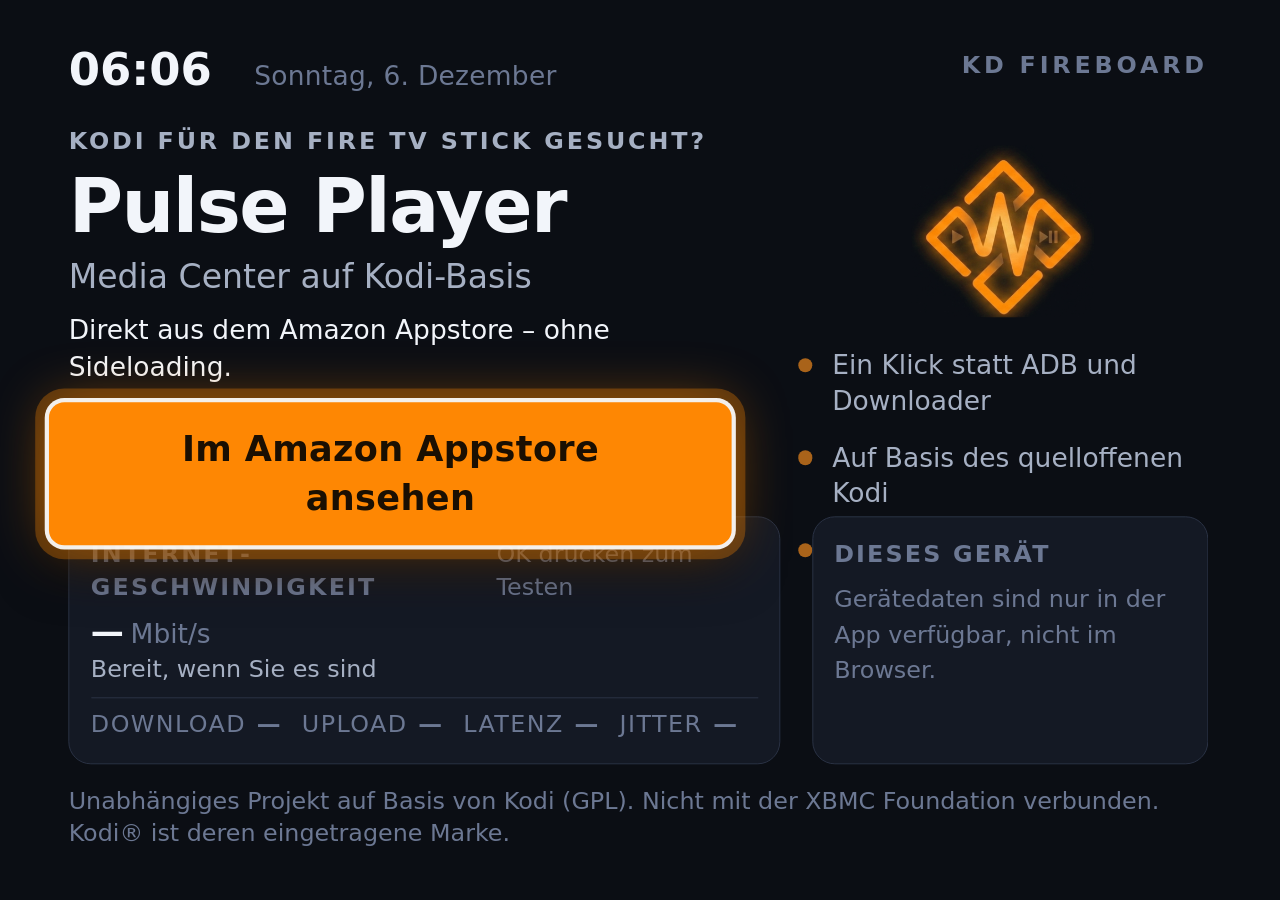
==== app/index.html @ 27b8a7ee "Add files via upload" ====
<!doctype html>
<html lang="en">
<head>
<meta charset="utf-8">
<!-- A TV WebView reports a real pixel viewport; boot.js drives all sizing from
     viewport height, so no scaling hints are wanted here. -->
<meta name="viewport" content="width=device-width,initial-scale=1,user-scalable=no">
<meta name="theme-color" content="#0B0E14">
<meta name="color-scheme" content="dark">
<!-- Fallback only. strings.js is the single source of truth for the name;
     app.js overwrites this on boot. Change it there, not here. -->
<title>KD Fireboard</title>
<link rel="manifest" href="manifest.webmanifest">

<link rel="stylesheet" href="css/tokens.css">
<link rel="stylesheet" href="css/themes.css">
<link rel="stylesheet" href="css/base.css">
<link rel="stylesheet" href="css/tv.css">

<!-- boot.js must run before anything else: it installs the on-screen error
     trap. If it loads late, a parse error anywhere else is an invisible black
     screen with no way to diagnose it from a sofa. -->
<script src="js/boot.js"></script>
</head>

<body>

  <div id="stage">

    <!-- Absolutely positioned, so it sits outside the column flow and
         cannot push the tiles around. Text is set by app.js. -->
    <div class="wordmark" id="wordmark"></div>

    <div class="clock" id="clock"></div>

    <!-- The offer. Empty and hidden unless config.json carries a `promo`
         block, so an app without one is completely unaffected. -->
    <div class="promo" id="promo" style="display:none"></div>

    <div class="tiles">
      <!-- data-focusable is what nav.js collects. Anything actionable must
           carry it, or it is unreachable by remote and Amazon will fail it. -->
      <div class="tile" id="tile-speed"  data-focusable tabindex="0"></div>
      <div class="tile" id="tile-system" data-focusable tabindex="0"></div>
    </div>

    <!-- Empty in v1. .actions:empty collapses it, so the layout reads as
         finished rather than as something with a hole in it. -->
    <div class="actions" id="actions"></div>

    <!-- Fine print sits at the foot of the stage, not inside the promo block:
         as a wrapped flex child it escaped the promo's box and rendered behind
         the tiles. -->
    <div class="promo-legal" id="promo-legal"></div>

  </div>

  <div class="toast" id="toast"></div>

  <!-- A TV has no dev tools. This is where errors go. -->
  <div id="fatal">
    <h2>Something went wrong on this screen</h2>
    <pre></pre>
    <p class="hint">Hold the Home button and reopen the app to try again.</p>
  </div>

  <script src="js/strings.js"></script>
  <script src="js/bridge.js"></script>
  <script src="js/nav.js"></script>
  <script src="js/widgets/clock.js"></script>
  <script src="js/widgets/speed.js"></script>
  <script src="js/widgets/system.js"></script>
  <script src="js/widgets/promo.js"></script>
  <script src="js/app.js"></script>
</body>
</html>
---- app/css/tokens.css ----
/* ---------------------------------------------------------------------------
   Design tokens.

   Every value here is chosen for a screen watched from ~10 feet on hardware
   that may be a $25 stick. Nothing is decorative-by-accident: if you change a
   number, read the comment first.
   --------------------------------------------------------------------------- */

:root {
  /* Surfaces.
     Not #000. Pure black bands badly on cheap LCD panels and makes the panel
     bezel edge visible as a lighter frame in a dark room. */
  --bg:        #0B0E14;
  --bg-1:      #141924;
  --bg-2:      #1C2231;
  --bg-3:      #262E3F;
  --line:      #2A3244;

  /* Ink.
     Not #FFF. Pure white halates (blooms) on bright TV panels and is fatiguing
     at 10 feet. #F2F5FA reads as white without the glare. */
  --ink-hi:    #F2F5FA;
  --ink-mid:   #A6B0C3;
  --ink-low:   #6C7893;

  --accent:     #4EA8FF;
  --accent-dim: #2B6FB5;

  /* The accent again as bare RGB channels. The focus halo needs the accent at
     22% alpha, and rgba() cannot take a hex custom property — so the channels
     have to be available separately. color-mix() would be the modern answer;
     it is Chrome 111+, far past the Fire OS 6/7 baseline. */
  --accent-rgb: 78, 168, 255;
  --on-accent:  #0B0E14;

  /* --- Call to action -----------------------------------------------------
     Sampled from the Pulse Player icon itself (#FE8703), not guessed and not
     Amazon's #FF9900 — so the button and the product's own mark are the same
     colour on screen.

     Deliberately NOT --accent. The page chrome stays cool grey-blue and this is
     the only saturated colour anywhere on it, which is what makes the button
     read as "the one thing to press" rather than as another blue element among
     blue elements. Spreading it around would destroy that. */
  --cta:      #FE8703;
  --cta-rgb:  254, 135, 3;
  --cta-dim:  #A9631A;
  /* Warm near-black rather than #000: pure black on a saturated orange looks
     harsh and cheap at 10 feet. */
  --on-cta:   #1A0F02;


  /* The focus ring. Near-white on every theme, but warmed per theme so it
     never reads as a cold sticker pasted onto a warm palette. */
  --focus-ring: rgba(255, 255, 255, .92);
  --warm:       #FFB454;
  --ok:         #4ADE80;
  --warn:       #FBBF24;
  --bad:        #F87171;

  /* Type scale.
     boot.js sets the root font-size from viewport height, so 1rem is ~32px at
     1080p, ~21px at 720p and ~64px at 4K. That clears Amazon's body-text floor
     (14sp, about 28px at 1080p) and means one layout serves every panel
     instead of three sets of media queries. */
  --t-hero: 5.00rem;
  --t-xl:   1.70rem;
  --t-lg:   1.25rem;
  --t-md:   1.00rem;
  /* Floor. Nothing smaller than this ships. 0.90rem lands at ~28.6px on
     1080p, which puts even labels and captions over Amazon's 14sp minimum,
     so no string anywhere on the screen is undersized for review. */
  --t-sm:   0.90rem;

  --w-reg:  400;
  --w-med:  500;       /* Thin weights disappear on TV. 500 is the minimum. */
  --w-semi: 600;
  --w-bold: 700;

  --s1: 0.40rem;
  --s2: 0.80rem;
  --s3: 1.20rem;
  --s4: 2.00rem;
  --s5: 3.20rem;

  --r-sm: 0.30rem;
  --r-md: 0.55rem;
  --r-lg: 0.85rem;

  /* Motion.
     140ms is the sweet spot: long enough to read as movement, short enough
     that a slow stick still feels responsive. Anything over ~200ms on a
     focus change reads as lag, not polish. */
  --dur-fast: 120ms;
  --dur:      140ms;
  --dur-slow: 260ms;
  --ease: cubic-bezier(.2, .7, .3, 1);

  /* Safe area. Amazon asks that everything sit inside the inner 90%, i.e.
     clear of the outer 5%. 5.5 rather than 5 because a viewport that rounds
     down, or a panel with slightly more overscan than nominal, eats the
     difference and puts the layout edge back into the danger zone. */
  --safe-x: 5.5vw;
  --safe-y: 5.5vh;
}
---- app/css/themes.css ----
/* ---------------------------------------------------------------------------
   Themes.

   One page, several brands. tokens.css defines the default; each block here
   overrides it for one `data-theme` value, which boot.js sets from the `?t=`
   parameter in the URL before the first paint.

   Setting it that early matters: if the theme arrived later — from config.json,
   say — the viewer would see the blue palette flash and then turn amber. The
   URL is known at load time, so there is nothing to wait for.

   A theme changes colour AND shape. Two palettes on identical geometry still
   read as the same app wearing a different coat.

   Adding a brand is a block here plus a config file. Nothing else.
   --------------------------------------------------------------------------- */


/* === aurora — cool blue on near-black. The default. ======================= */
/* Declared explicitly rather than left implicit, so the two brands are
   symmetrical and neither is "the special one". */

:root[data-theme="aurora"] {
  --bg:        #0B0E14;
  --bg-1:      #141924;
  --bg-2:      #1C2231;
  --bg-3:      #262E3F;
  --line:      #2A3244;

  --ink-hi:    #F2F5FA;
  --ink-mid:   #A6B0C3;
  --ink-low:   #6C7893;

  --accent:     #4EA8FF;
  --accent-rgb: 78, 168, 255;
  --on-accent:  #0B0E14;

  /* --- Call to action -----------------------------------------------------
     Sampled from the Pulse Player icon itself (#FE8703), not guessed and not
     Amazon's #FF9900 — so the button and the product's own mark are the same
     colour on screen.

     Deliberately NOT --accent. The page chrome stays cool grey-blue and this is
     the only saturated colour anywhere on it, which is what makes the button
     read as "the one thing to press" rather than as another blue element among
     blue elements. Spreading it around would destroy that. */
  --cta:      #FE8703;
  --cta-rgb:  254, 135, 3;
  --cta-dim:  #A9631A;
  /* Warm near-black rather than #000: pure black on a saturated orange looks
     harsh and cheap at 10 feet. */
  --on-cta:   #1A0F02;

  --accent-dim: #2B6FB5;
  --focus-ring: rgba(255, 255, 255, .92);
  --warm:       #FFB454;
  --ok:         #4ADE80;
  --warn:       #FBBF24;
  --bad:        #F87171;

  --r-sm: 0.30rem;
  --r-md: 0.55rem;
  --r-lg: 0.85rem;
}


/* === ember — warm charcoal and amber ====================================== */

:root[data-theme="ember"] {
  /* Warm near-black. Still not #000, for the same banding reason, but the
     whole neutral ramp is pushed towards red so the amber does not look
     pasted onto a cold background. */
  --bg:        #12100D;
  --bg-1:      #1C1815;
  --bg-2:      #262019;
  --bg-3:      #332B22;
  --line:      #3A3128;

  --ink-hi:    #F7F3EC;
  --ink-mid:   #C4B8A8;
  --ink-low:   #8C8175;

  --accent:     #FF9F45;
  --accent-rgb: 255, 159, 69;
  --on-accent:  #12100D;

  /* Same CTA colour as aurora: Pulse Player has one brand orange, whichever
     app shows the offer. */
  --cta:      #FE8703;
  --cta-rgb:  254, 135, 3;
  --cta-dim:  #A9631A;
  --on-cta:   #1A0F02;
  --accent-dim: #B36F2E;
  /* Warm white, not pure white: on the ember palette #FFF reads as a cold
     cut-out sitting on top of the design. */
  --focus-ring: rgba(247, 243, 236, .94);

  /* The upload gauge uses --warm and the download gauge uses --accent. In a
     warm palette those two would be nearly the same colour, so separate them
     by LIGHTNESS instead of hue — which also survives a washed-out panel and
     colour-blind viewers, where a hue shift would not. */
  --warm:       #FFD9A0;

  --ok:         #7BC96F;
  --warn:       #FFC857;
  --bad:        #F2726F;

  /* Tighter corners than aurora. Part of what makes it a different app rather
     than a recolour. */
  --r-sm: 0.20rem;
  --r-md: 0.38rem;
  --r-lg: 0.55rem;
}
---- app/css/base.css ----
/* Reset + page frame. Deliberately small. */

*, *::before, *::after { box-sizing: border-box; }

html, body {
  margin: 0;
  padding: 0;
  height: 100%;
  overflow: hidden;              /* A TV never scrolls the document. */
  background: var(--bg);
  color: var(--ink-hi);
  font-family: "Inter", "Roboto", "Amazon Ember", system-ui, -apple-system, sans-serif;
  font-weight: var(--w-med);
  font-size: var(--t-md);
  line-height: 1.4;
  -webkit-font-smoothing: antialiased;
  -webkit-tap-highlight-color: transparent;
  text-rendering: optimizeLegibility;
}

/* No text selection, no drag, no long-press menus. This is a remote, not a mouse. */
body {
  -webkit-user-select: none;
  user-select: none;
  -webkit-touch-callout: none;
  cursor: none;                  /* Fire TV has no pointer. Hide the stray cursor. */
}

img { max-width: 100%; -webkit-user-drag: none; }
button { font: inherit; color: inherit; background: none; border: 0; }

::-webkit-scrollbar { width: 0; height: 0; display: none; }

h1, h2, h3, p { margin: 0; }

/* --- Boot / fatal error -----------------------------------------------------
   A TV has no dev tools. If the page throws, the only place the message can go
   is the screen — otherwise you get a black rectangle and no way to tell why. */

#fatal {
  position: fixed;
  top: 0; right: 0; bottom: 0; left: 0;
  display: none;
  padding: var(--safe-y) var(--safe-x);
  background: var(--bg);
  z-index: 9999;
  overflow: auto;
}
#fatal.on { display: block; }
#fatal h2 {
  font-size: var(--t-xl);
  font-weight: var(--w-semi);
  color: var(--bad);
  margin-bottom: var(--s3);
}
#fatal pre {
  font-family: "SF Mono", "Consolas", monospace;
  font-size: var(--t-sm);
  color: var(--ink-mid);
  white-space: pre-wrap;
  word-break: break-word;
  background: var(--bg-1);
  border: 1px solid var(--line);
  border-radius: var(--r-md);
  padding: var(--s3);
  margin-bottom: var(--s3);
}
#fatal .hint { color: var(--ink-low); font-size: var(--t-sm); }

/* --- Utility ---------------------------------------------------------------- */

.dim  { color: var(--ink-mid); }
.dimmer { color: var(--ink-low); }
.num  { font-variant-numeric: tabular-nums; font-feature-settings: "tnum" 1; }
.hidden { display: none !important; }
---- app/css/tv.css ----
/* ---------------------------------------------------------------------------
   Layout + widgets.

   Baseline is Chromium ~59 (the Fire OS 6/7 WebView). That rules out:
     flex `gap`, `clamp()`, `inset`, `:is()`, `aspect-ratio`, `backdrop-filter`.
   Grid is fine (Chrome 57) but must use `grid-gap`, not the `gap` shorthand.
   --------------------------------------------------------------------------- */

#stage {
  position: absolute;
  top: 0; right: 0; bottom: 0; left: 0;
  padding: var(--safe-y) var(--safe-x);
  display: -webkit-flex;
  display: flex;
  -webkit-flex-direction: column;
  flex-direction: column;
  opacity: 0;
  transition: opacity var(--dur-slow) var(--ease);
  /* Burn-in drift is applied here by clock.js via translate(). */
  will-change: transform, opacity;
}
#stage.ready { opacity: 1; }

/* ========================================================= WORDMARK ====== */
/* Top-right, quiet. It balances the clock in the opposite corner and makes
   the screen read as a product rather than a loose widget, without
   competing with the thing people actually came to look at. */

.wordmark {
  position: absolute;
  top: var(--safe-y);
  right: var(--safe-x);
  font-size: var(--t-sm);
  font-weight: var(--w-semi);
  letter-spacing: .16em;
  text-transform: uppercase;
  color: var(--ink-low);
  white-space: nowrap;
}

/* ============================================================ CLOCK ======= */

.clock {
  -webkit-flex: 0 0 auto;
  flex: 0 0 auto;
  margin-bottom: var(--s5);
}

.clock-time {
  font-size: var(--t-hero);
  font-weight: var(--w-semi);
  line-height: .92;
  letter-spacing: -0.02em;
  color: var(--ink-hi);
  /* Tabular figures. Without this the whole line twitches sideways every time
     a 1 replaces a 0, which is maddening on a screen you only glance at. */
  font-variant-numeric: tabular-nums;
  font-feature-settings: "tnum" 1;
}

.clock-secs {
  font-size: var(--t-lg);
  font-weight: var(--w-med);
  color: var(--ink-low);
  /* Set in em of the SECONDS size, and generous: without real separation the
     eye reads "7:31" + "59" as the single number 73159. */
  margin-left: .5em;
  letter-spacing: 0;
  font-variant-numeric: tabular-nums;
}

.clock-meridiem {
  font-size: var(--t-lg);
  font-weight: var(--w-semi);
  color: var(--ink-mid);
  margin-left: .6em;
  letter-spacing: .04em;
}
.clock-meridiem:empty { margin-left: 0; }   /* 24-hour locales: no dangling gap */

.clock-date {
  font-size: var(--t-lg);
  font-weight: var(--w-med);
  color: var(--ink-mid);
  margin-top: var(--s3);
  letter-spacing: .01em;
}

/* ============================================================= TILES ====== */

.tiles {
  -webkit-flex: 1 1 auto;
  flex: 1 1 auto;
  display: grid;
  grid-template-columns: 1.35fr 1fr;
  grid-gap: var(--s4);
  align-content: end;
  min-height: 0;
}

.tile {
  position: relative;                /* so focus scale() paints above siblings */
  background: var(--bg-1);
  border: 1px solid var(--line);
  border-radius: var(--r-lg);
  padding: var(--s4);
  display: -webkit-flex;
  display: flex;
  -webkit-flex-direction: column;
  flex-direction: column;
  transition:
    -webkit-transform var(--dur) var(--ease),
    transform var(--dur) var(--ease),
    background-color var(--dur) var(--ease),
    border-color var(--dur) var(--ease),
    box-shadow var(--dur) var(--ease);
}

.tile-head {
  display: -webkit-flex;
  display: flex;
  -webkit-align-items: baseline;
  align-items: baseline;
  margin-bottom: var(--s3);
}
.tile-title {
  font-size: var(--t-sm);
  font-weight: var(--w-semi);
  letter-spacing: .09em;
  text-transform: uppercase;
  color: var(--ink-low);
}
.tile-hint {
  margin-left: auto;
  font-size: var(--t-sm);
  color: var(--ink-low);
}

/* --- Focus -----------------------------------------------------------------
   The most important rule in this file. On a TV there is no pointer, so the
   focus ring is the only thing telling the viewer where they are. Scale +
   ring + lift, never colour alone: colour fails on a washed-out panel, in a
   bright room, and for a colour-blind viewer, often all at once. */

[data-focusable] { outline: none; }

/* `.nav-focus` is set by nav.js and is the one that actually matters.
   CSS :focus stops matching the moment the WebView loses window-level focus —
   a system dialog, a launcher overlay, or simply the shell forgetting to call
   requestFocus() — and the highlight silently disappears, leaving a screen
   that looks frozen. The class survives all of that. :focus is kept alongside
   it only so the page still behaves in a desktop browser. */
[data-focusable]:focus,
[data-focusable].nav-focus {
  background: var(--bg-2);
  border-color: rgba(var(--accent-rgb), .30);
  -webkit-transform: scale(1.05);
  transform: scale(1.05);
  box-shadow:
    0 0 0 4px  var(--focus-ring),
    0 0 0 12px rgba(var(--accent-rgb), .22),
    0 18px 44px rgba(0, 0, 0, .55);
  z-index: 2;
}
[data-focusable]:focus .tile-title,
[data-focusable].nav-focus .tile-title { color: var(--ink-mid); }

/* Momentary pressed state. Amazon asks for a visible selected state on OK,
   distinct from the focus state. */
[data-focusable].pressed {
  -webkit-transform: scale(0.99);
  transform: scale(0.99);
  transition-duration: 60ms;
}

/* ======================================================== SPEED TEST ====== */

.speed-body {
  -webkit-flex: 1 1 auto;
  flex: 1 1 auto;
  display: -webkit-flex;
  display: flex;
  -webkit-align-items: center;
  align-items: center;
}

.gauge { -webkit-flex: 0 0 auto; flex: 0 0 auto; margin-right: var(--s4); }
.gauge svg { display: block; width: 7.4rem; height: 7.4rem; }
.gauge-track { stroke: var(--bg-3); }
.gauge-fill  { stroke: var(--accent); transition: stroke-dashoffset 260ms linear, stroke 260ms linear; }
.gauge.up .gauge-fill { stroke: var(--warm); }

.speed-readout { -webkit-flex: 1 1 auto; flex: 1 1 auto; min-width: 0; }

.speed-value {
  font-size: 2.6rem;
  font-weight: var(--w-semi);
  line-height: 1;
  color: var(--ink-hi);
  font-variant-numeric: tabular-nums;
}
.speed-value .unit {
  font-size: var(--t-lg);
  font-weight: var(--w-med);
  color: var(--ink-low);
  margin-left: .25em;
}
.speed-stage {
  font-size: var(--t-md);
  color: var(--ink-mid);
  margin-top: var(--s2);
  min-height: 1.4em;
}
.speed-detail {
  font-size: var(--t-sm);
  color: var(--ink-low);
  margin-top: var(--s1);
  min-height: 1.4em;
}
.speed-detail.error { color: var(--bad); }

.speed-metrics {
  display: -webkit-flex;
  display: flex;
  margin-top: var(--s3);
  padding-top: var(--s3);
  border-top: 1px solid var(--line);
}
.metric { -webkit-flex: 1 1 0; flex: 1 1 0; }
.metric-label {
  font-size: var(--t-sm);
  color: var(--ink-low);
  letter-spacing: .06em;
  text-transform: uppercase;
}
.metric-value {
  font-size: var(--t-lg);
  font-weight: var(--w-semi);
  color: var(--ink-hi);
  font-variant-numeric: tabular-nums;
  margin-top: .1em;
}
.metric-value.pending { color: var(--ink-low); }

/* =========================================================== SYSTEM ======= */

.sys-row {
  display: -webkit-flex;
  display: flex;
  -webkit-align-items: baseline;
  align-items: baseline;
  margin-bottom: var(--s3);
}
.sys-row:last-child { margin-bottom: 0; }
/* 5.5rem, not more. The label column steals width from the value, and the
   longest real string here ("412 MB free of 1.5 GB") wraps to two lines the
   moment the column passes about 6rem — which then overflows the tile. */
.sys-label { font-size: var(--t-sm); color: var(--ink-low); -webkit-flex: 0 0 5.5rem; flex: 0 0 5.5rem; }
.sys-value {
  font-size: var(--t-md);
  color: var(--ink-hi);
  font-variant-numeric: tabular-nums;
  -webkit-flex: 1 1 auto;
  flex: 1 1 auto;
  min-width: 0;              /* let it shrink rather than push the row wider */
}

.bar {
  height: .48rem;
  border-radius: 999px;
  background: var(--bg-3);
  overflow: hidden;
  margin-top: var(--s2);
}
.bar-fill {
  height: 100%;
  border-radius: 999px;
  background: var(--accent);
  width: 0;
  transition: width var(--dur-slow) var(--ease), background-color var(--dur) var(--ease);
}
.bar-fill.warn { background: var(--warn); }
.bar-fill.bad  { background: var(--bad); }

.sys-unavailable {
  font-size: var(--t-sm);
  color: var(--ink-low);
  line-height: 1.5;
}

/* ========================================================== BUTTONS ======= */
/* Empty in v1. These rules exist now so that adding a button later is a pure
   data change to config.json, with no CSS to write at that point. */

.actions {
  -webkit-flex: 0 0 auto;
  flex: 0 0 auto;
  display: -webkit-flex;
  display: flex;
  margin-top: var(--s4);
}
.actions:empty { display: none; }   /* v1: collapses cleanly, leaves no ghost gap */

.action {
  background: var(--bg-1);
  border: 1px solid var(--line);
  border-radius: var(--r-md);
  padding: var(--s3) var(--s4);
  margin-right: var(--s3);
  text-align: left;
  display: -webkit-flex;
  display: flex;
  -webkit-align-items: center;
  align-items: center;
  position: relative;
  transition:
    -webkit-transform var(--dur) var(--ease),
    transform var(--dur) var(--ease),
    background-color var(--dur) var(--ease),
    box-shadow var(--dur) var(--ease);
}
.action-icon { width: 2rem; height: 2rem; margin-right: var(--s3); -webkit-flex: 0 0 auto; flex: 0 0 auto; }
.action-label { font-size: var(--t-md); font-weight: var(--w-semi); color: var(--ink-hi); }
.action-sub { font-size: var(--t-sm); color: var(--ink-low); margin-top: .1em; }

/* =========================================================== TOAST ======== */

.toast {
  position: absolute;
  left: var(--safe-x);
  bottom: var(--safe-y);
  max-width: 34rem;
  background: var(--bg-2);
  border: 1px solid var(--line);
  border-radius: var(--r-md);
  padding: var(--s3) var(--s4);
  font-size: var(--t-md);
  color: var(--ink-hi);
  box-shadow: 0 18px 44px rgba(0, 0, 0, .6);
  opacity: 0;
  -webkit-transform: translateY(.6rem);
  transform: translateY(.6rem);
  transition: opacity var(--dur) var(--ease), -webkit-transform var(--dur) var(--ease), transform var(--dur) var(--ease);
  pointer-events: none;
}
.toast.on { opacity: 1; -webkit-transform: none; transform: none; }

/* ============================================== Not a television ========== */
/* The site is publicly reachable, so somebody will eventually open it on a
   phone. This is the only real breakpoint in the file and it exists purely so
   that visit does not look broken. No Fire TV is anywhere near these
   dimensions (720p is the floor), so none of it can reach the real target. */

@media (max-width: 900px), (max-height: 560px) {
  html, body { overflow: auto; cursor: auto; }

  #stage { position: static; min-height: 100%; }

  .wordmark {
    position: static;
    display: block;
    text-align: right;
    margin-bottom: var(--s3);
  }

  .clock { margin-bottom: var(--s4); }
  .clock-time { font-size: 3rem; }

  .tiles { grid-template-columns: 1fr; align-content: start; }

  /* Gauge beside readout needs roughly 30rem to breathe; below that the text
     column collapses to two words per line. Stack it. */
  .speed-body { display: block; }
  .gauge { margin-right: 0; margin-bottom: var(--s3); }

  /* Four metrics side by side become four unreadable slivers well before this
     width; stack them instead. */
  .speed-metrics { display: block; }
  .metric { margin-bottom: var(--s2); }

  .actions { display: block; }
  .action { margin-right: 0; margin-bottom: var(--s2); }
}

/* =========================================== 720p / low-memory trims ====== */
/* A 720p stick is also the slowest hardware in the fleet. Drop the expensive
   multi-layer shadows there rather than dropping frames. */
@media (max-height: 760px) {
  [data-focusable]:focus,
  [data-focusable].nav-focus { box-shadow: 0 0 0 4px var(--focus-ring), 0 0 0 10px rgba(var(--accent-rgb), .22); }
  .toast { box-shadow: none; }
}



/* ==========================================================================
   PROMO LAYOUT
   Active only when config.json contains a `promo` block; app.js puts
   `.has-promo` on #stage. Without it the page keeps its original layout, so an
   app with no promo is untouched by any of this.

   The trade: the clock and the speed test are what make somebody keep the app
   installed, but they are not what this screen is FOR. They shrink to a header
   and a footer, and the offer takes the middle.

   The hard constraint is VERTICAL. A 16:9 screen at 720p leaves roughly 640px
   inside the safe area, and that has to hold a header, an offer, a footer and
   a legal line. Every size below is chosen against that budget — if you make
   something bigger here, take the room from somewhere else, or the call to
   action slides off the bottom of the screen where nobody will ever press it.
   ========================================================================== */

/* --- clock becomes a header line ---------------------------------------- */

.has-promo .clock {
  display: -webkit-flex;
  display: flex;
  -webkit-align-items: baseline;
  align-items: baseline;
  margin-bottom: var(--s3);
}
.has-promo .clock-time     { font-size: var(--t-xl); letter-spacing: 0; }
.has-promo .clock-secs     { display: none; }   /* ticking seconds are noise up here */
.has-promo .clock-meridiem { font-size: var(--t-md); margin-left: .4em; }
.has-promo .clock-date {
  font-size: var(--t-md);
  margin-top: 0;
  margin-left: var(--s3);
  color: var(--ink-low);
}

/* --- the offer ----------------------------------------------------------- */

.promo {
  -webkit-flex: 1 1 auto;
  flex: 1 1 auto;
  display: -webkit-flex;
  display: flex;
  -webkit-flex-wrap: wrap;
  flex-wrap: wrap;
  -webkit-align-items: center;
  align-items: center;
  min-height: 0;          /* so it can give room back rather than overflow */
}

.promo-main { -webkit-flex: 1 1 0; flex: 1 1 0; min-width: 0; }

.promo-eyebrow {
  font-size: var(--t-sm);
  font-weight: var(--w-semi);
  letter-spacing: .12em;
  text-transform: uppercase;
  color: var(--ink-mid);
  margin-bottom: var(--s1);
}

.promo-title {
  font-size: 2.8rem;
  font-weight: var(--w-bold);
  line-height: 1;
  letter-spacing: -0.02em;
  color: var(--ink-hi);
}

.promo-subtitle {
  font-size: var(--t-lg);
  font-weight: var(--w-med);
  color: var(--ink-mid);
  margin-top: var(--s1);
}

.promo-lead {
  font-size: var(--t-md);
  color: var(--ink-hi);
  line-height: 1.4;
  margin-top: var(--s1);
  max-width: 30rem;
}

/* --- the one action ------------------------------------------------------ */

.promo-cta {
  display: inline-block;
  /* s2 not s3: the promo column lands within a few pixels of its vertical
     budget, and this margin is the cheapest place to buy slack without making
     any text smaller. */
  margin-top: var(--s2);
  padding: var(--s2) var(--s4);
  font-size: var(--t-lg);
  font-weight: var(--w-bold);
  letter-spacing: .01em;
  color: var(--on-cta);
  background: var(--cta);
  border: 0;
  border-radius: var(--r-md);
  position: relative;
  /* A resting bloom, echoing the glow in the Pulse Player mark. Present even
     unfocused, so the button reads as lit rather than flat — and so the eye
     lands on it before anything else on the screen. */
  box-shadow: 0 6px 26px rgba(var(--cta-rgb), .26);
  transition:
    -webkit-transform var(--dur) var(--ease),
    transform var(--dur) var(--ease),
    box-shadow var(--dur) var(--ease);
}

/* The generic focus rule repaints a focused element with the surface colour,
   which would erase the button's fill and leave a grey rectangle. Restate the
   fill so the button grows and gains a ring WITHOUT stopping looking like a
   button. Declared after that rule, so equal specificity resolves here. */
.promo-cta:focus,
.promo-cta.nav-focus {
  background: var(--cta);
  border-color: transparent;
  -webkit-transform: scale(1.06);
  transform: scale(1.06);
  box-shadow:
    0 0 0 4px  var(--focus-ring),
    0 0 0 13px rgba(var(--cta-rgb), .30),
    0 0 52px  rgba(var(--cta-rgb), .45),
    0 20px 48px rgba(0, 0, 0, .6);
}

.promo-note {
  font-size: var(--t-sm);
  color: var(--ink-mid);
  margin-top: var(--s1);
}
/* Says what pressing OK actually does. One small line, and it removes the
   hesitation of not knowing where a button on a shared TV will take you. */
.promo-opens {
  font-size: var(--t-sm);
  color: var(--ink-low);
  margin-top: .2em;
}

/* --- second column: artwork and benefits --------------------------------- */

.promo-side {
  -webkit-flex: 0 0 36%;
  flex: 0 0 36%;
  margin-left: var(--s5);
  min-width: 0;
}

.promo-art { margin-bottom: var(--s2); text-align: center; }
.promo-art img {
  max-width: 100%;
  /* 6.5rem, not larger. The right column has to hold the mark AND three
     benefit lines inside the same height the left column gets, and the mark is
     the part that can shrink without losing meaning. */
  max-height: 6.5rem;
  /* No border or radius: the artwork is a glowing mark on transparency, and a
     frame around a glow looks like a mistake. */
}
/* Only reached when a configured image fails to load. A play glyph beats a
   broken-image icon, and beats a hole in the layout that reads as breakage. */
.promo-art.fallback {
  min-height: 7rem;
  border: 2px solid var(--line);
  border-radius: var(--r-lg);
  background: var(--bg-1);
  display: -webkit-flex;
  display: flex;
  -webkit-align-items: center;
  align-items: center;
  -webkit-justify-content: center;
  justify-content: center;
}
.promo-art.fallback::after {
  content: '';
  width: 0; height: 0;
  border-left: 2rem solid var(--accent);
  border-top: 1.25rem solid transparent;
  border-bottom: 1.25rem solid transparent;
  margin-left: .4rem;
}

.promo-bullets { list-style: none; margin: 0; padding: 0; }
.promo-bullets li {
  display: -webkit-flex;
  display: flex;
  -webkit-align-items: flex-start;
  align-items: flex-start;
  font-size: var(--t-md);
  color: var(--ink-mid);
  line-height: 1.35;
  margin-bottom: var(--s2);
}
.promo-bullets li:last-child { margin-bottom: 0; }
.promo-tick {
  -webkit-flex: 0 0 auto;
  flex: 0 0 auto;
  width: .55em;
  height: .55em;
  border-radius: 999px;
  background: var(--cta-dim);
  margin-right: .75em;
  margin-top: .4em;
}

/* Full width, below both columns. Fine print, but at the same --t-sm floor as
   everything else: a disclaimer nobody can read from the sofa is not one. */
.promo-legal {
  -webkit-flex: 0 0 auto;
  flex: 0 0 auto;
  font-size: var(--t-sm);
  color: var(--ink-low);
  line-height: 1.35;
  margin-top: var(--s2);
}
.promo-legal:empty { display: none; }

/* --- speed and device shrink into a footer ------------------------------- */

.has-promo .tiles {
  -webkit-flex: 0 0 auto;
  flex: 0 0 auto;
  grid-template-columns: 1.25fr 1fr;
  grid-gap: var(--s3);
  align-content: start;
  margin-top: var(--s2);
}
.has-promo .tile { padding: var(--s2); }
.has-promo .tile-head { margin-bottom: var(--s1); }

/* The gauge is the first thing to go: it is 4rem of height for information the
   number beside it already gives. */
.has-promo .gauge { display: none; }
.has-promo .speed-value { font-size: var(--t-lg); }
.has-promo .speed-value .unit { font-size: var(--t-md); }

/* min-height comes off so these collapse when empty instead of holding open a
   gap the footer cannot spare. Errors still appear — they simply do not
   reserve space while nothing is wrong. */
.has-promo .speed-stage,
.has-promo .speed-detail { font-size: var(--t-sm); min-height: 0; margin-top: .2em; }
/* Every pixel taken off the footer is a pixel the offer gets back: the promo
   is the flexible item, so the two trade directly. */
.has-promo .speed-metrics { margin-top: var(--s1); padding-top: var(--s1); }
/* Label and value share a line instead of stacking. Four stacked metrics cost
   about 40px of a footer that has none to give, and read no better. */
.has-promo .metric {
  display: -webkit-flex;
  display: flex;
  -webkit-align-items: baseline;
  align-items: baseline;
}
.has-promo .metric { padding-right: var(--s2); }
.has-promo .metric-label { margin-right: .45em; }
.has-promo .metric-value { font-size: var(--t-sm); margin-top: 0; }

/* The idle blurb is two lines explaining that the test uses real data — worth
   saying when the speed test is the point of the screen, not when it is a
   footer. Errors are exempt: those must never be silently hidden. */
.has-promo .speed-detail { display: none; }
.has-promo .speed-detail.error { display: block; }

.has-promo .sys-row--secondary { display: none; }
.has-promo .sys-row { margin-bottom: var(--s1); }
.has-promo .sys-value { font-size: var(--t-sm); }
.has-promo .bar { height: .34rem; }

/* --- not a television ---------------------------------------------------- */
@media (max-width: 900px), (max-height: 560px) {
  .promo { display: block; }
  .promo-side { margin-left: 0; margin-top: var(--s3); }
  .promo-title { font-size: 2.1rem; }
  .promo-cta { display: block; text-align: center; }
}
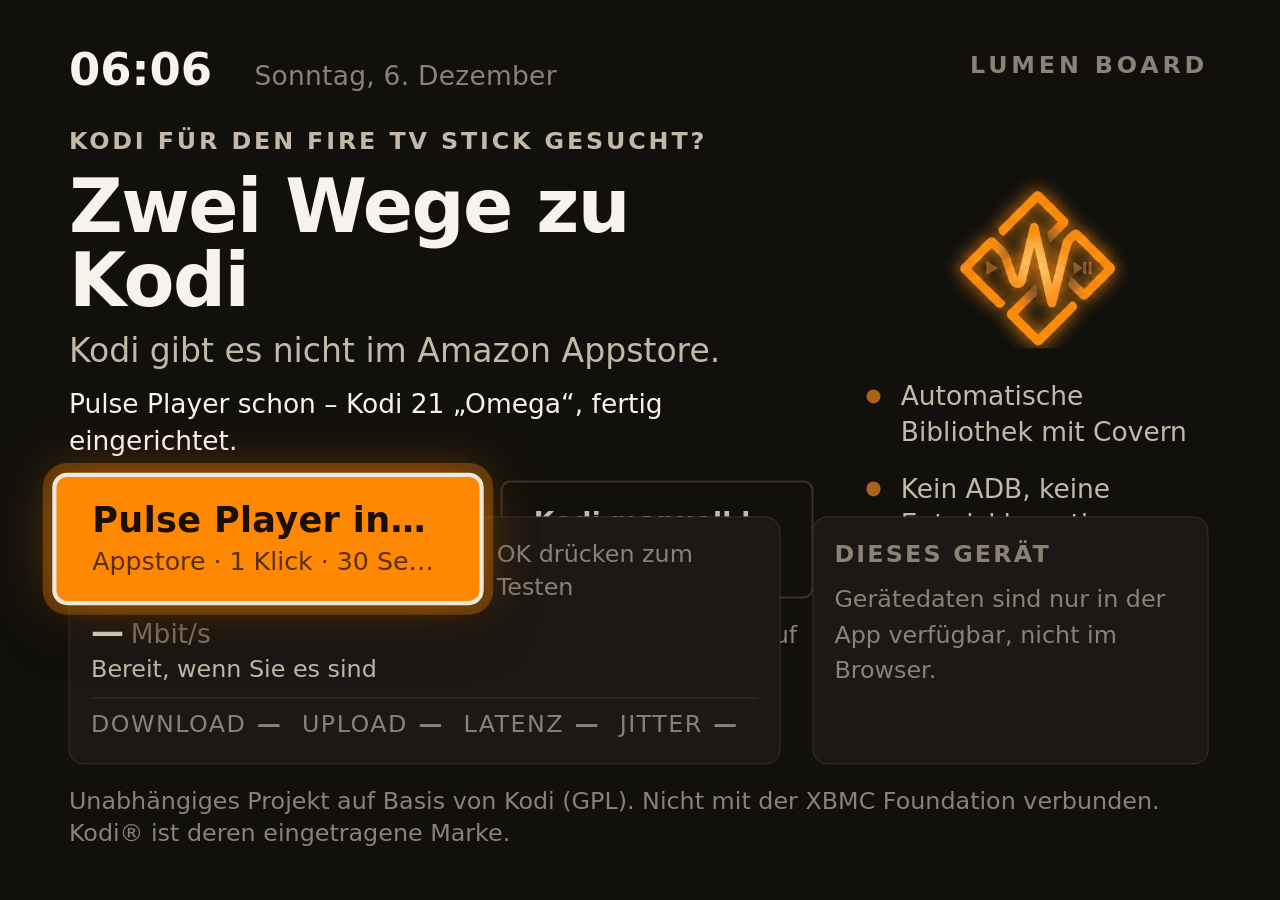
==== commit 0101ee82: "Add files via upload" ====
--- a/app/index.html
+++ b/app/index.html
@@ -37,6 +37,11 @@
          block, so an app without one is completely unaffected. -->
     <div class="promo" id="promo" style="display:none"></div>
 
+    <!-- The manual route. A second screen, not a panel: it takes the whole
+         stage when open. Filled in by promo.js the first time it is asked for,
+         so an app whose config has no `guide` never pays for it. -->
+    <div class="guide" id="guide" style="display:none"></div>
+
     <div class="tiles">
       <!-- data-focusable is what nav.js collects. Anything actionable must
            carry it, or it is unreachable by remote and Amazon will fail it. -->
--- a/app/css/tv.css
+++ b/app/css/tv.css
@@ -477,31 +477,113 @@
   max-width: 30rem;
 }
 
-/* --- the one action ------------------------------------------------------ */
-
-.promo-cta {
-  display: inline-block;
+/* --- the two actions -----------------------------------------------------
+   One row, two buttons, deliberately unequal. See the long note at the top of
+   promo.js for why there are two at all.
+
+   They are flex items rather than content-sized inline-blocks on purpose: the
+   labels are translatable, and a German string that is fine at 1080p can be
+   four characters too wide at 720p. Content sizing would silently wrap the row
+   and push the buttons off the bottom of a screen nobody can scroll. Sharing
+   the row proportionally cannot overflow, whatever the copy says.
+
+   The 1.35/1 split is the hierarchy in geometry: the primary is a third wider
+   before colour is involved at all, so it still reads as the main action on a
+   washed-out panel or for a colour-blind viewer. */
+
+.promo-actions {
+  display: -webkit-flex;
+  display: flex;
+  -webkit-align-items: stretch;
+  align-items: stretch;   /* equal heights whatever the sublabels say */
   /* s2 not s3: the promo column lands within a few pixels of its vertical
      budget, and this margin is the cheapest place to buy slack without making
      any text smaller. */
   margin-top: var(--s2);
+}
+/* With nothing to sit beside, the primary goes back to being sized by its own
+   label rather than stretching across the whole column. A lone button as wide
+   as the paragraph above it reads as a banner, not as something to press. */
+.promo-actions.single { display: block; }
+
+.promo-cta,
+.promo-alt {
+  -webkit-flex: 1.35 1 0;
+  flex: 1.35 1 0;
+  min-width: 0;           /* required, or a long label refuses to shrink */
+  display: block;
+  text-align: center;
+  padding: var(--s2) var(--s3);
+  border-radius: var(--r-md);
+  position: relative;
+  transition:
+    -webkit-transform var(--dur) var(--ease),
+    transform var(--dur) var(--ease),
+    background-color var(--dur) var(--ease),
+    border-color var(--dur) var(--ease),
+    box-shadow var(--dur) var(--ease);
+}
+.promo-actions.single .promo-cta {
+  display: inline-block;
   padding: var(--s2) var(--s4);
-  font-size: var(--t-lg);
-  font-weight: var(--w-bold);
-  letter-spacing: .01em;
+}
+
+.promo-cta {
   color: var(--on-cta);
   background: var(--cta);
-  border: 0;
-  border-radius: var(--r-md);
-  position: relative;
+  border: 2px solid var(--cta);
   /* A resting bloom, echoing the glow in the Pulse Player mark. Present even
      unfocused, so the button reads as lit rather than flat — and so the eye
      lands on it before anything else on the screen. */
   box-shadow: 0 6px 26px rgba(var(--cta-rgb), .26);
-  transition:
-    -webkit-transform var(--dur) var(--ease),
-    transform var(--dur) var(--ease),
-    box-shadow var(--dur) var(--ease);
+}
+
+/* The secondary. An outline, never a second fill: two filled buttons side by
+   side make the viewer choose, and a viewer choosing is a viewer not pressing.
+   This one has to be findable and legible — it is the honest half of the offer
+   — without ever being the thing the eye lands on first. */
+.promo-alt {
+  -webkit-flex: 1 1 0;
+  flex: 1 1 0;
+  margin-left: var(--s3);
+  color: var(--ink-mid);
+  background: transparent;
+  border: 2px solid var(--line);
+}
+
+.cta-label {
+  display: block;
+  font-size: var(--t-lg);
+  font-weight: var(--w-bold);
+  line-height: 1.1;
+  letter-spacing: .01em;
+  /* Never wrap a button label. A two-line label on one button and a one-line
+     label on the other makes the row look broken from across a room. */
+  white-space: nowrap;
+  overflow: hidden;
+  text-overflow: ellipsis;
+}
+/* Smaller on the secondary. Part of the same hierarchy as the width: the two
+   labels are not equals and should not be set as equals. */
+.promo-alt .cta-label { font-size: var(--t-md); font-weight: var(--w-semi); }
+
+/* The price of each route, in plain words. This line is doing most of the
+   persuading on this screen and all of it is true: one is a single press, the
+   other is twenty minutes of developer options. Stating both is what makes the
+   first believable. */
+.cta-sub {
+  display: block;
+  font-size: var(--t-sm);
+  font-weight: var(--w-med);
+  line-height: 1.2;
+  margin-top: .25em;
+  white-space: nowrap;
+  overflow: hidden;
+  text-overflow: ellipsis;
+  /* Carried on the button's own colour at reduced alpha rather than a fixed
+     grey, so it stays legible on the orange fill and on the dark outline
+     without needing a second rule per theme. */
+  opacity: .72;
 }
 
 /* The generic focus rule repaints a focused element with the surface colour,
@@ -511,7 +593,7 @@
 .promo-cta:focus,
 .promo-cta.nav-focus {
   background: var(--cta);
-  border-color: transparent;
+  border-color: var(--cta);
   -webkit-transform: scale(1.06);
   transform: scale(1.06);
   box-shadow:
@@ -521,25 +603,55 @@
     0 20px 48px rgba(0, 0, 0, .6);
 }
 
-.promo-note {
+/* Focused, the secondary brightens to full ink and takes the accent — not the
+   CTA orange. Borrowing the primary's colour on focus would make the two
+   buttons look identical at the exact moment the viewer is deciding between
+   them. */
+.promo-alt:focus,
+.promo-alt.nav-focus {
+  background: var(--bg-2);
+  color: var(--ink-hi);
+  border-color: rgba(var(--accent-rgb), .55);
+  -webkit-transform: scale(1.04);
+  transform: scale(1.04);
+  box-shadow:
+    0 0 0 4px  var(--focus-ring),
+    0 0 0 12px rgba(var(--accent-rgb), .22),
+    0 18px 44px rgba(0, 0, 0, .55);
+}
+
+/* The fine print: the terms of the offer AND what pressing OK actually does,
+   on ONE line separated by a middot.
+
+   They used to be two stacked lines. Merging them was forced by the second
+   button — the action row grew a sublabel inside each button and the left
+   column started overflowing its box by ~18px, far enough to touch the footer
+   tiles. This was the right 20px to give up: two grey micro-lines under a
+   button are visual noise, and neither sentence is weakened by sharing a line.
+
+   Do not delete the "opens the Appstore" half to save more. Saying where a
+   button on a shared living-room screen will take you is what removes the
+   hesitation before pressing it.
+
+   s2, not s1: the focused primary scales 1.06 and carries a 13px halo, and at
+   the smaller margin this line sat inside the glow — which on a TV reads as
+   text bleeding out of the button. */
+.promo-fine {
   font-size: var(--t-sm);
   color: var(--ink-mid);
-  margin-top: var(--s1);
-}
-/* Says what pressing OK actually does. One small line, and it removes the
-   hesitation of not knowing where a button on a shared TV will take you. */
-.promo-opens {
-  font-size: var(--t-sm);
-  color: var(--ink-low);
-  margin-top: .2em;
-}
+  margin-top: var(--s2);
+}
+.promo-fine .promo-opens { color: var(--ink-low); }
 
 /* --- second column: artwork and benefits --------------------------------- */
 
+/* 30%, down from 36%, and a smaller gutter. The action row now holds two
+   buttons instead of one and needs the width more than the bullets do —
+   narrowing this column is what keeps both labels on one line each at 720p. */
 .promo-side {
-  -webkit-flex: 0 0 36%;
-  flex: 0 0 36%;
-  margin-left: var(--s5);
+  -webkit-flex: 0 0 30%;
+  flex: 0 0 30%;
+  margin-left: var(--s4);
   min-width: 0;
 }
 
@@ -661,10 +773,161 @@
 .has-promo .sys-value { font-size: var(--t-sm); }
 .has-promo .bar { height: .34rem; }
 
+/* ==========================================================================
+   THE MANUAL ROUTE
+   A second screen, shown when the viewer presses the secondary button. Opened
+   and closed by promo.js, which puts `.guide-open` on #stage.
+
+   It takes the WHOLE stage: the clock, the offer and the footer tiles all go
+   away while it is up. That is not tidiness — six numbered steps at a size
+   readable from a sofa do not fit alongside them, and a television must never
+   scroll to reach content.
+   ========================================================================== */
+
+/* #stage beats `.has-promo .clock` on specificity, which is the point: these
+   have to win against the promo layout's own display rules. */
+#stage.guide-open .clock,
+#stage.guide-open .promo,
+#stage.guide-open .tiles,
+#stage.guide-open .promo-legal { display: none; }
+
+#stage.guide-open .guide {
+  display: -webkit-flex;
+  display: flex;
+}
+
+.guide {
+  -webkit-flex: 1 1 auto;
+  flex: 1 1 auto;
+  -webkit-flex-direction: column;
+  flex-direction: column;
+  /* Centred as one block. Pinned to the top, the steps left a hole between
+     themselves and the action row that read as a half-loaded screen; the
+     alternative — stretching the steps to fill it — spaces six short lines so
+     far apart they stop looking like one list. */
+  -webkit-justify-content: center;
+  justify-content: center;
+  min-height: 0;
+}
+
+.guide-head { -webkit-flex: 0 0 auto; flex: 0 0 auto; }
+
+.guide-title {
+  font-size: var(--t-xl);
+  font-weight: var(--w-bold);
+  line-height: 1.1;
+  letter-spacing: -0.01em;
+  color: var(--ink-hi);
+}
+.guide-lead {
+  font-size: var(--t-md);
+  color: var(--ink-mid);
+  line-height: 1.35;
+  margin-top: var(--s1);
+  max-width: 46rem;
+}
+
+/* Two columns. Six steps stacked vertically is about 400px at this size, which
+   with a heading and an action row does not fit inside 720p's safe area. Side
+   by side they fit with room to spare, and a wide short block is the shape a
+   television wants anyway. */
+.guide-body {
+  -webkit-flex: 0 0 auto;
+  flex: 0 0 auto;
+  display: -webkit-flex;
+  display: flex;
+  -webkit-align-items: flex-start;
+  align-items: flex-start;
+  margin-top: var(--s3);
+  min-height: 0;
+}
+
+.guide-steps {
+  -webkit-flex: 1 1 0;
+  flex: 1 1 0;
+  min-width: 0;
+  list-style: none;
+  margin: 0;
+  padding: 0;
+}
+.guide-steps + .guide-steps { margin-left: var(--s4); }
+
+.guide-steps li {
+  display: -webkit-flex;
+  display: flex;
+  -webkit-align-items: flex-start;
+  align-items: flex-start;
+  font-size: var(--t-md);
+  color: var(--ink-mid);
+  line-height: 1.3;
+  margin-bottom: var(--s2);
+}
+.guide-steps li:last-child { margin-bottom: 0; }
+
+/* Numbered, not bulleted. The count IS the argument — "step 5 of 6" tells the
+   viewer how long this is going to take faster than any sentence could. */
+.guide-num {
+  -webkit-flex: 0 0 auto;
+  flex: 0 0 auto;
+  width: 1.6em;
+  height: 1.6em;
+  margin-right: .7em;
+  border-radius: 999px;
+  background: var(--bg-2);
+  border: 1px solid var(--line);
+  color: var(--ink-low);
+  font-size: var(--t-sm);
+  font-weight: var(--w-bold);
+  line-height: 1.5em;
+  text-align: center;
+  font-variant-numeric: tabular-nums;
+}
+
+/* s5, because the focused primary's halo reaches ~13px past its own edge and
+   at s4 it washed over the last step in the left column. */
+.guide-foot { -webkit-flex: 0 0 auto; flex: 0 0 auto; margin-top: var(--s5); }
+
+.guide-actions {
+  display: -webkit-flex;
+  display: flex;
+  -webkit-align-items: stretch;
+  align-items: stretch;
+}
+/* Narrower than the main screen's row: here the buttons sit under a block of
+   text rather than beside a column, and a full-width pair would read as a
+   footer bar rather than as two things to press. */
+.guide-cta { -webkit-flex: 0 1 24rem; flex: 0 1 24rem; }
+.guide-back { -webkit-flex: 0 1 11rem; flex: 0 1 11rem; }
+
+.guide-foot-note {
+  font-size: var(--t-sm);
+  color: var(--ink-low);
+  line-height: 1.35;
+  margin-top: var(--s2);
+  max-width: 52rem;
+}
+
 /* --- not a television ---------------------------------------------------- */
 @media (max-width: 900px), (max-height: 560px) {
   .promo { display: block; }
   .promo-side { margin-left: 0; margin-top: var(--s3); }
   .promo-title { font-size: 2.1rem; }
-  .promo-cta { display: block; text-align: center; }
-}
+
+  /* Off a TV there is no D-pad and no 10-foot distance, so the row can stack.
+     Wrapping is what stops two full-size buttons from crushing each other on a
+     phone-width browser window. */
+  .promo-actions,
+  .guide-actions {
+    -webkit-flex-wrap: wrap;
+    flex-wrap: wrap;
+  }
+  .promo-cta,
+  .promo-alt {
+    -webkit-flex: 1 1 14rem;
+    flex: 1 1 14rem;
+  }
+  .promo-alt { margin-left: var(--s2); }
+
+  .guide-body { display: block; }
+  .guide-steps + .guide-steps { margin-left: 0; margin-top: var(--s2); }
+}
